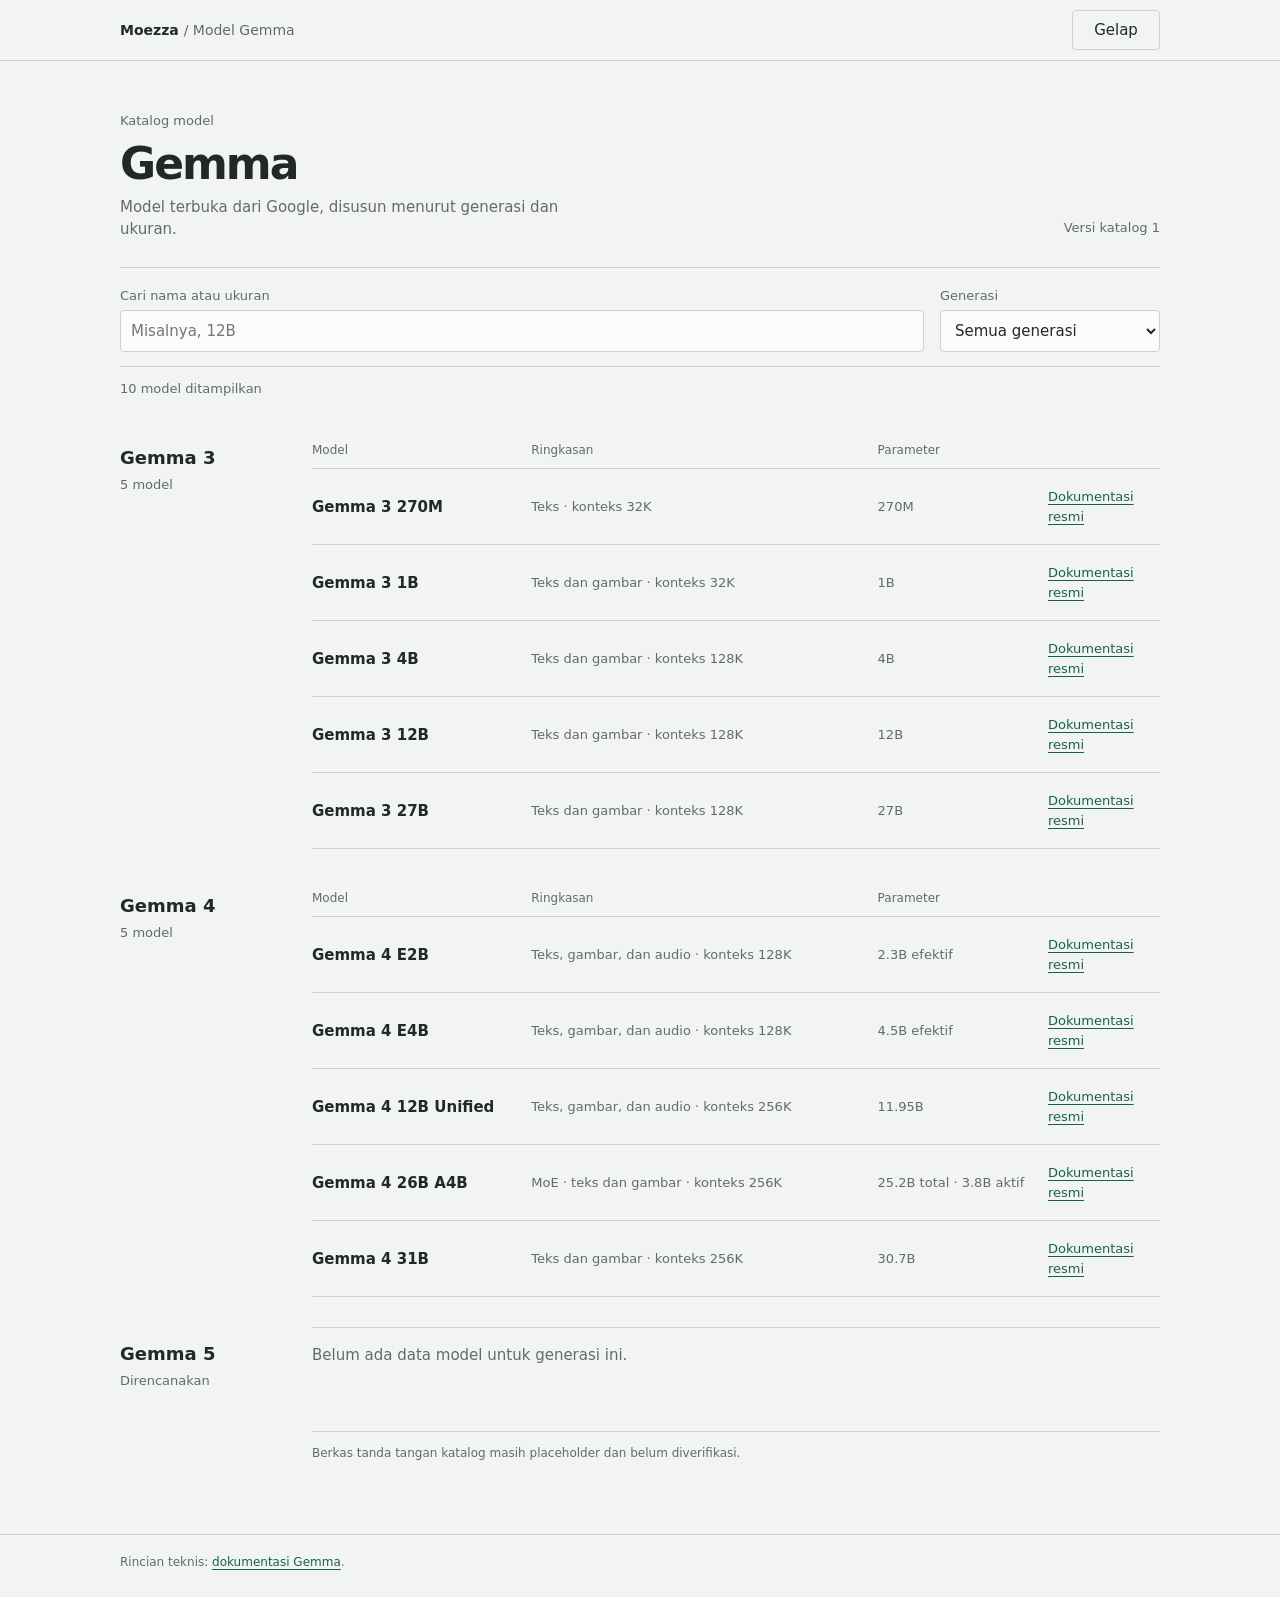
==== docs/models.html @ dae4d685 "Build Moezza startup profile website" ====
<!doctype html>
<html lang="id">
<head>
  <meta charset="utf-8">
  <meta name="viewport" content="width=device-width, initial-scale=1">
  <meta name="theme-color" content="#f1f4f1">
  <meta name="description" content="Katalog model Gemma, disusun menurut generasi.">
  <title>Model Gemma | Moezza</title>
  <link rel="icon" href="./favicon.svg" type="image/svg+xml">
  <style>
    :root {
      color-scheme: light;
      --page: #f1f4f1;
      --surface: #fbfcfa;
      --ink: #202923;
      --muted: #626c64;
      --line: #cbd3cc;
      --accent: #17614c;
      --focus: #17614c;
      --radius: 4px;
    }

    :root[data-theme="dark"] {
      color-scheme: dark;
      --page: #171d19;
      --surface: #202923;
      --ink: #eef1ec;
      --muted: #b3beb5;
      --line: #3c4940;
      --accent: #9dd2b1;
      --focus: #9dd2b1;
    }

    * { box-sizing: border-box; }
    body {
      margin: 0;
      background: var(--page);
      color: var(--ink);
      font: 15px/1.5 system-ui, -apple-system, "Segoe UI", sans-serif;
    }
    a { color: var(--accent); }
    a:focus-visible, button:focus-visible, input:focus-visible, select:focus-visible {
      outline: 3px solid var(--focus);
      outline-offset: 3px;
    }
    .shell { width: min(100% - 48px, 1040px); margin: 0 auto; }
    .topbar { border-bottom: 1px solid var(--line); }
    .topbar-inner {
      min-height: 60px;
      display: flex;
      align-items: center;
      justify-content: space-between;
      gap: 20px;
    }
    .brand { color: var(--ink); font-size: 14px; font-weight: 650; text-decoration: none; }
    .brand span { color: var(--muted); font-weight: 400; }
    .theme-toggle {
      min-width: 88px;
      min-height: 40px;
      padding: 7px 10px;
      border: 1px solid var(--line);
      border-radius: var(--radius);
      background: transparent;
      color: var(--ink);
      font: inherit;
      cursor: pointer;
    }
    main { padding: 50px 0 72px; }
    .page-heading {
      display: grid;
      grid-template-columns: minmax(0, 1fr) auto;
      align-items: end;
      gap: 20px;
      padding-bottom: 26px;
    }
    .eyebrow { margin: 0 0 8px; color: var(--muted); font-size: 13px; }
    h1, h2, h3, p { margin-top: 0; }
    h1 { margin-bottom: 8px; font-size: clamp(2rem, 4vw, 2.75rem); line-height: 1.12; letter-spacing: -0.045em; }
    .intro { max-width: 52ch; margin: 0; color: var(--muted); }
    .catalog-version { margin: 0 0 3px; color: var(--muted); font-size: 13px; text-align: right; }
    .controls {
      display: grid;
      grid-template-columns: minmax(0, 1fr) 220px;
      gap: 16px;
      align-items: end;
      padding: 18px 0 14px;
      border-top: 1px solid var(--line);
      border-bottom: 1px solid var(--line);
    }
    .field label { display: block; margin-bottom: 5px; color: var(--muted); font-size: 13px; }
    .field input, .field select {
      width: 100%;
      min-height: 42px;
      padding: 8px 10px;
      border: 1px solid var(--line);
      border-radius: var(--radius);
      background: var(--surface);
      color: var(--ink);
      font: inherit;
    }
    .catalog-status { min-height: 22px; margin: 12px 0 0; color: var(--muted); font-size: 13px; }
    .generation {
      display: grid;
      grid-template-columns: 168px minmax(0, 1fr);
      gap: 24px;
      padding: 30px 0 0;
    }
    .generation-heading { padding-top: 13px; }
    .generation-heading h2 { margin-bottom: 4px; font-size: 18px; font-weight: 650; }
    .generation-heading p { margin: 0; color: var(--muted); font-size: 13px; }
    .model-table { min-width: 0; }
    .table-head, .model-row {
      display: grid;
      grid-template-columns: minmax(130px, 1.05fr) minmax(180px, 1.7fr) minmax(115px, 0.8fr) 112px;
      gap: 14px;
      align-items: center;
    }
    .table-head {
      min-height: 38px;
      border-bottom: 1px solid var(--line);
      color: var(--muted);
      font-size: 12px;
    }
    .model-row { min-height: 76px; border-bottom: 1px solid var(--line); }
    .model-name { min-width: 0; }
    .model-name h3 { margin: 0; font-size: 15px; font-weight: 620; }
    .model-summary, .model-parameters { margin: 0; color: var(--muted); font-size: 13px; }
    .model-link { width: fit-content; font-size: 13px; text-underline-offset: 3px; }
    .empty { margin: 0; padding: 16px 0; border-top: 1px solid var(--line); color: var(--muted); }
    .sr-only { position: absolute; width: 1px; height: 1px; padding: 0; margin: -1px; overflow: hidden; clip: rect(0, 0, 0, 0); white-space: nowrap; border: 0; }
    .notice { margin: 40px 0 0 192px; padding-top: 12px; border-top: 1px solid var(--line); color: var(--muted); font-size: 12px; }
    footer { padding: 18px 0 26px; border-top: 1px solid var(--line); color: var(--muted); font-size: 12px; }
    footer a { text-underline-offset: 3px; }

    @media (max-width: 760px) {
      .generation { grid-template-columns: 130px minmax(0, 1fr); gap: 16px; }
      .table-head, .model-row { grid-template-columns: minmax(120px, 1fr) minmax(150px, 1.4fr) 100px; }
      .table-head span:last-child { display: none; }
      .model-link { grid-column: 2; grid-row: 2; }
      .model-row { padding: 10px 0; }
      .notice { margin-left: 146px; }
    }
    @media (max-width: 560px) {
      .shell { width: min(100% - 32px, 1040px); }
      main { padding-top: 36px; }
      .page-heading { grid-template-columns: 1fr; gap: 10px; }
      .catalog-version { text-align: left; }
      .controls { grid-template-columns: 1fr; gap: 12px; }
      .generation { grid-template-columns: 1fr; gap: 10px; padding-top: 26px; }
      .generation-heading { padding-top: 0; }
      .table-head { display: none; }
      .model-row { grid-template-columns: minmax(0, 1fr) auto; gap: 3px 12px; padding: 12px 0; }
      .model-name { grid-column: 1; }
      .model-parameters { grid-column: 2; grid-row: 1; text-align: right; }
      .model-summary { grid-column: 1 / -1; }
      .model-link { grid-column: 1; grid-row: auto; margin-top: 3px; }
      .notice { margin: 34px 0 0; }
    }
  </style>
</head>
<body>
  <header class="topbar">
    <div class="shell topbar-inner">
      <a class="brand" href="./index.html#technology">Moezza <span>/ Model Gemma</span></a>
      <button class="theme-toggle" id="theme-toggle" type="button" aria-pressed="false">Gelap</button>
    </div>
  </header>

  <main class="shell" id="main">
    <section class="page-heading" aria-labelledby="page-title">
      <div>
        <p class="eyebrow">Katalog model</p>
        <h1 id="page-title">Gemma</h1>
        <p class="intro">Model terbuka dari Google, disusun menurut generasi dan ukuran.</p>
      </div>
      <p class="catalog-version" id="catalog-version">Versi katalog —</p>
    </section>

    <section aria-label="Daftar model Gemma">
      <div class="controls">
        <div class="field">
          <label for="search">Cari nama atau ukuran</label>
          <input id="search" type="search" placeholder="Misalnya, 12B" autocomplete="off">
        </div>
        <div class="field">
          <label for="generation-filter">Generasi</label>
          <select id="generation-filter"><option value="all">Semua generasi</option></select>
        </div>
      </div>
      <p class="catalog-status" id="catalog-status" role="status" aria-live="polite">Memuat data model…</p>
      <div id="catalog"></div>
    </section>

    <p class="notice">Berkas tanda tangan katalog masih placeholder dan belum diverifikasi.</p>
  </main>

  <footer>
    <div class="shell">Rincian teknis: <a href="https://ai.google.dev/gemma/docs" target="_blank" rel="noopener noreferrer">dokumentasi Gemma</a>.</div>
  </footer>

  <script>
    const catalogRoot = new URL("./catalog/v1/", window.location.href);
    const catalogNode = document.querySelector("#catalog");
    const statusNode = document.querySelector("#catalog-status");
    const versionNode = document.querySelector("#catalog-version");
    const searchNode = document.querySelector("#search");
    const filterNode = document.querySelector("#generation-filter");

    function element(tag, className, text) {
      const node = document.createElement(tag);
      if (className) node.className = className;
      if (text !== undefined) node.textContent = text;
      return node;
    }

    function render(generations) {
      const query = searchNode.value.trim().toLocaleLowerCase("id");
      const selected = filterNode.value;
      catalogNode.replaceChildren();
      let visibleModels = 0;

      for (const generation of generations) {
        if (selected !== "all" && generation.id !== selected) continue;
        const matches = generation.models.filter((model) =>
          `${model.name} ${model.parameters} ${model.description}`.toLocaleLowerCase("id").includes(query)
        );
        if (query && matches.length === 0) continue;

        const section = element("section", "generation");
        section.setAttribute("aria-labelledby", `heading-${generation.id}`);
        const heading = element("header", "generation-heading");
        const title = element("h2", "", generation.name);
        title.id = `heading-${generation.id}`;
        const count = generation.status === "future"
          ? generation.statusLabel
          : `${matches.length} model`;
        heading.append(title, element("p", "", count));
        section.append(heading);

        if (matches.length === 0) {
          section.append(element("p", "empty", generation.emptyMessage));
        } else {
          const table = element("div", "model-table");
          const columns = element("div", "table-head");
          columns.setAttribute("aria-hidden", "true");
          columns.append(
            element("span", "", "Model"),
            element("span", "", "Ringkasan"),
            element("span", "", "Parameter"),
            element("span", "", "")
          );
          table.append(columns);

          for (const model of matches) {
            const row = element("article", "model-row");
            const name = element("div", "model-name");
            name.append(element("h3", "", model.name));
            row.append(name);
            const summary = element("p", "model-summary");
            summary.append(element("span", "sr-only", "Ringkasan: "), document.createTextNode(model.description));
            row.append(summary);
            const parameters = element("p", "model-parameters");
            parameters.append(element("span", "sr-only", "Parameter: "), document.createTextNode(model.parameters));
            row.append(parameters);
            const link = element("a", "model-link", "Dokumentasi resmi");
            link.href = model.source;
            link.setAttribute("aria-label", `Dokumentasi resmi ${model.name}`);
            link.target = "_blank";
            link.rel = "noopener noreferrer";
            row.append(link);
            table.append(row);
            visibleModels += 1;
          }
          section.append(table);
        }
        catalogNode.append(section);
      }

      if (!catalogNode.childElementCount) {
        catalogNode.append(element("p", "empty", "Tidak ada model yang cocok dengan pencarian ini."));
      }
      statusNode.textContent = `${visibleModels} model ditampilkan`;
    }

    async function loadCatalog() {
      try {
        const response = await fetch(new URL("index.json", catalogRoot));
        if (!response.ok) throw new Error(`HTTP ${response.status}`);
        const index = await response.json();
        const generations = await Promise.all(index.generations.map(async (entry) => {
          const response = await fetch(new URL(entry.file, catalogRoot));
          if (!response.ok) throw new Error(`HTTP ${response.status}`);
          const data = await response.json();
          return { ...entry, ...data };
        }));

        for (const generation of generations) {
          const option = document.createElement("option");
          option.value = generation.id;
          option.textContent = generation.name;
          filterNode.append(option);
        }
        searchNode.addEventListener("input", () => render(generations));
        filterNode.addEventListener("change", () => render(generations));
        versionNode.textContent = `Versi katalog ${index.version}`;
        render(generations);
      } catch {
        statusNode.textContent = "Data model gagal dimuat.";
        catalogNode.replaceChildren(element("p", "empty", "Buka halaman ini melalui GitHub Pages atau server lokal agar berkas katalog dapat dibaca."));
      }
    }

    const themeButton = document.querySelector("#theme-toggle");
    const savedTheme = localStorage.getItem("catalog-theme");
    if (savedTheme === "dark") document.documentElement.dataset.theme = "dark";
    themeButton.setAttribute("aria-pressed", String(savedTheme === "dark"));
    themeButton.setAttribute("aria-label", savedTheme === "dark" ? "Aktifkan tema terang" : "Aktifkan tema gelap");
    themeButton.textContent = savedTheme === "dark" ? "Terang" : "Gelap";
    themeButton.addEventListener("click", () => {
      const dark = document.documentElement.dataset.theme !== "dark";
      if (dark) document.documentElement.dataset.theme = "dark";
      else delete document.documentElement.dataset.theme;
      localStorage.setItem("catalog-theme", dark ? "dark" : "light");
      themeButton.setAttribute("aria-pressed", String(dark));
      themeButton.setAttribute("aria-label", dark ? "Aktifkan tema terang" : "Aktifkan tema gelap");
      themeButton.textContent = dark ? "Terang" : "Gelap";
    });

    loadCatalog();
  </script>
</body>
</html>
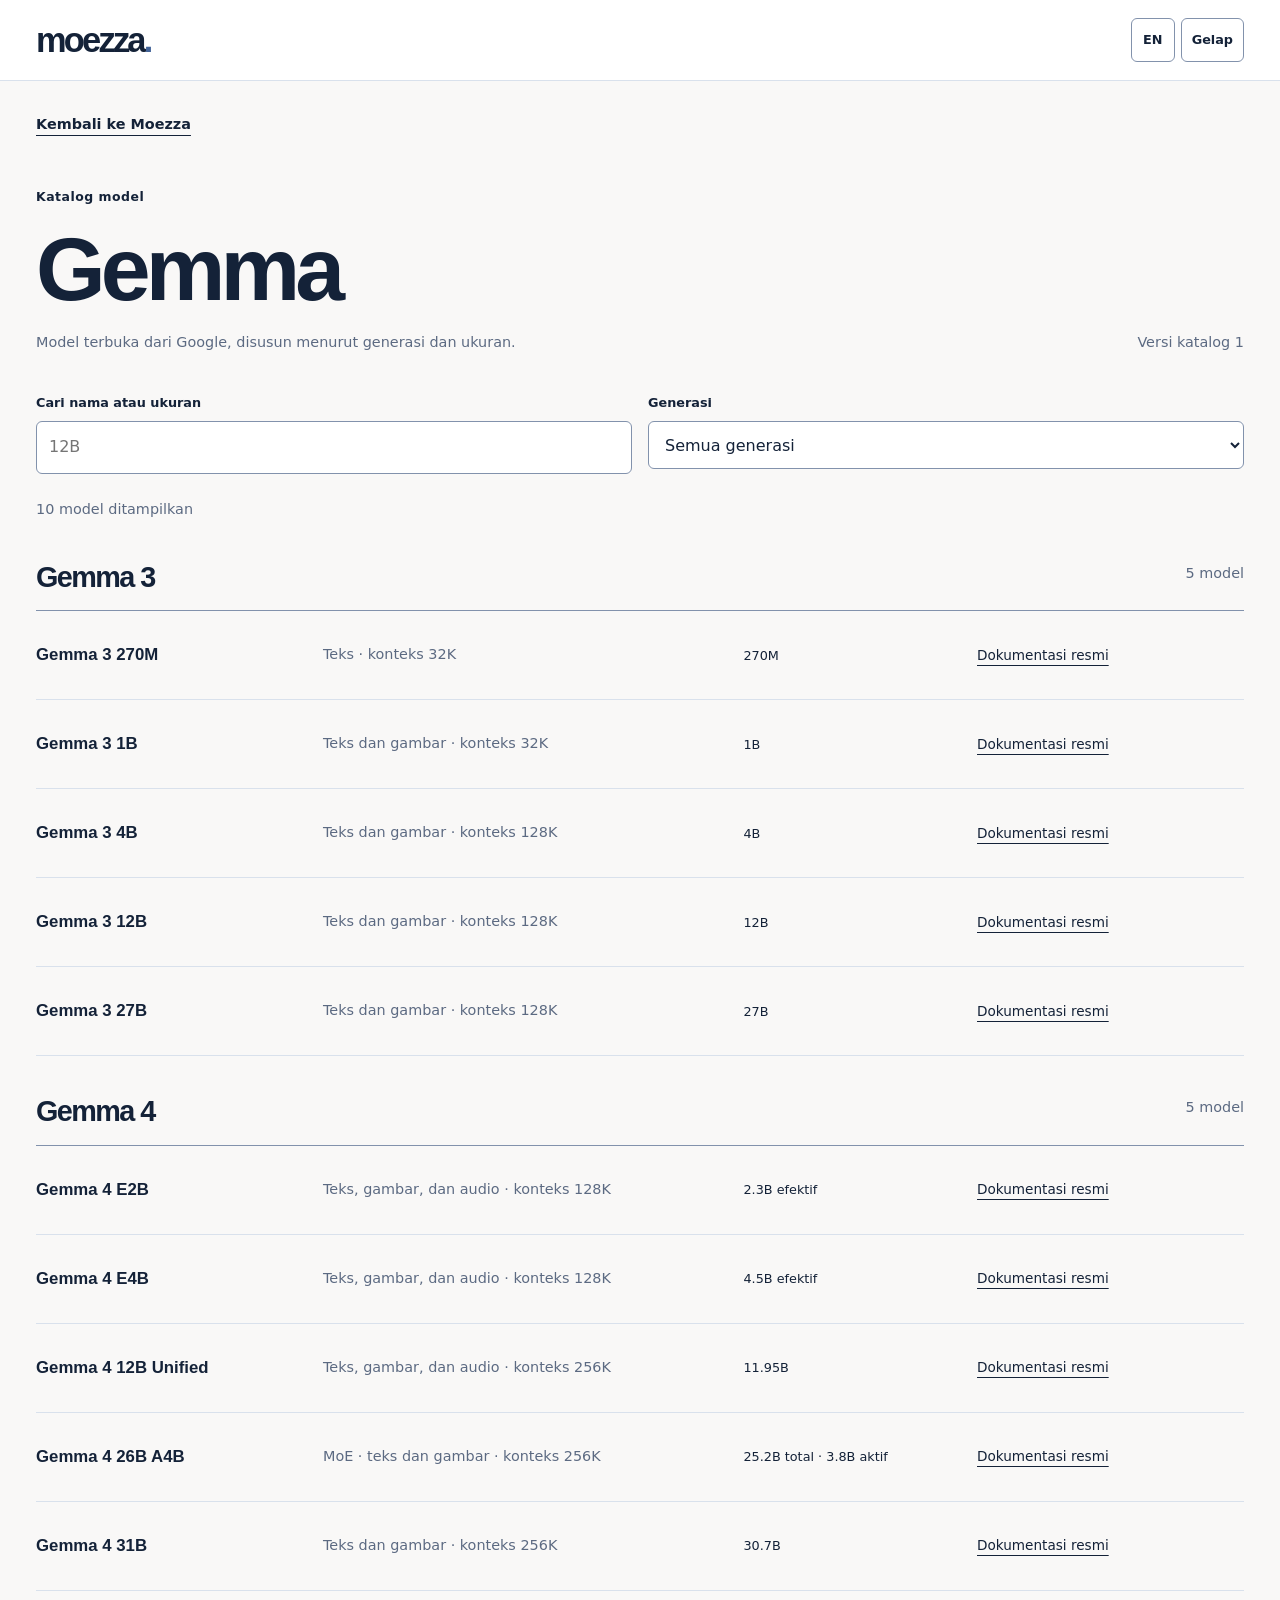
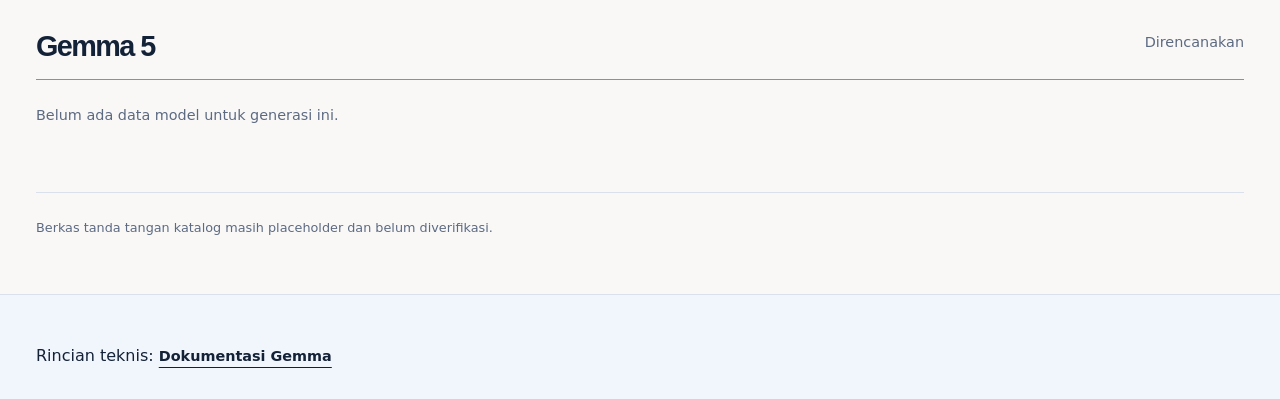
==== commit 619195b2: "Redesign Moezza site with app gallery and inline model catalog" ====
--- a/docs/models.html
+++ b/docs/models.html
@@ -3,330 +3,25 @@
 <head>
   <meta charset="utf-8">
   <meta name="viewport" content="width=device-width, initial-scale=1">
-  <meta name="theme-color" content="#f1f4f1">
+  <meta name="theme-color" content="#F9F8F7">
   <meta name="description" content="Katalog model Gemma, disusun menurut generasi.">
   <title>Model Gemma | Moezza</title>
   <link rel="icon" href="./favicon.svg" type="image/svg+xml">
-  <style>
-    :root {
-      color-scheme: light;
-      --page: #f1f4f1;
-      --surface: #fbfcfa;
-      --ink: #202923;
-      --muted: #626c64;
-      --line: #cbd3cc;
-      --accent: #17614c;
-      --focus: #17614c;
-      --radius: 4px;
-    }
-
-    :root[data-theme="dark"] {
-      color-scheme: dark;
-      --page: #171d19;
-      --surface: #202923;
-      --ink: #eef1ec;
-      --muted: #b3beb5;
-      --line: #3c4940;
-      --accent: #9dd2b1;
-      --focus: #9dd2b1;
-    }
-
-    * { box-sizing: border-box; }
-    body {
-      margin: 0;
-      background: var(--page);
-      color: var(--ink);
-      font: 15px/1.5 system-ui, -apple-system, "Segoe UI", sans-serif;
-    }
-    a { color: var(--accent); }
-    a:focus-visible, button:focus-visible, input:focus-visible, select:focus-visible {
-      outline: 3px solid var(--focus);
-      outline-offset: 3px;
-    }
-    .shell { width: min(100% - 48px, 1040px); margin: 0 auto; }
-    .topbar { border-bottom: 1px solid var(--line); }
-    .topbar-inner {
-      min-height: 60px;
-      display: flex;
-      align-items: center;
-      justify-content: space-between;
-      gap: 20px;
-    }
-    .brand { color: var(--ink); font-size: 14px; font-weight: 650; text-decoration: none; }
-    .brand span { color: var(--muted); font-weight: 400; }
-    .theme-toggle {
-      min-width: 88px;
-      min-height: 40px;
-      padding: 7px 10px;
-      border: 1px solid var(--line);
-      border-radius: var(--radius);
-      background: transparent;
-      color: var(--ink);
-      font: inherit;
-      cursor: pointer;
-    }
-    main { padding: 50px 0 72px; }
-    .page-heading {
-      display: grid;
-      grid-template-columns: minmax(0, 1fr) auto;
-      align-items: end;
-      gap: 20px;
-      padding-bottom: 26px;
-    }
-    .eyebrow { margin: 0 0 8px; color: var(--muted); font-size: 13px; }
-    h1, h2, h3, p { margin-top: 0; }
-    h1 { margin-bottom: 8px; font-size: clamp(2rem, 4vw, 2.75rem); line-height: 1.12; letter-spacing: -0.045em; }
-    .intro { max-width: 52ch; margin: 0; color: var(--muted); }
-    .catalog-version { margin: 0 0 3px; color: var(--muted); font-size: 13px; text-align: right; }
-    .controls {
-      display: grid;
-      grid-template-columns: minmax(0, 1fr) 220px;
-      gap: 16px;
-      align-items: end;
-      padding: 18px 0 14px;
-      border-top: 1px solid var(--line);
-      border-bottom: 1px solid var(--line);
-    }
-    .field label { display: block; margin-bottom: 5px; color: var(--muted); font-size: 13px; }
-    .field input, .field select {
-      width: 100%;
-      min-height: 42px;
-      padding: 8px 10px;
-      border: 1px solid var(--line);
-      border-radius: var(--radius);
-      background: var(--surface);
-      color: var(--ink);
-      font: inherit;
-    }
-    .catalog-status { min-height: 22px; margin: 12px 0 0; color: var(--muted); font-size: 13px; }
-    .generation {
-      display: grid;
-      grid-template-columns: 168px minmax(0, 1fr);
-      gap: 24px;
-      padding: 30px 0 0;
-    }
-    .generation-heading { padding-top: 13px; }
-    .generation-heading h2 { margin-bottom: 4px; font-size: 18px; font-weight: 650; }
-    .generation-heading p { margin: 0; color: var(--muted); font-size: 13px; }
-    .model-table { min-width: 0; }
-    .table-head, .model-row {
-      display: grid;
-      grid-template-columns: minmax(130px, 1.05fr) minmax(180px, 1.7fr) minmax(115px, 0.8fr) 112px;
-      gap: 14px;
-      align-items: center;
-    }
-    .table-head {
-      min-height: 38px;
-      border-bottom: 1px solid var(--line);
-      color: var(--muted);
-      font-size: 12px;
-    }
-    .model-row { min-height: 76px; border-bottom: 1px solid var(--line); }
-    .model-name { min-width: 0; }
-    .model-name h3 { margin: 0; font-size: 15px; font-weight: 620; }
-    .model-summary, .model-parameters { margin: 0; color: var(--muted); font-size: 13px; }
-    .model-link { width: fit-content; font-size: 13px; text-underline-offset: 3px; }
-    .empty { margin: 0; padding: 16px 0; border-top: 1px solid var(--line); color: var(--muted); }
-    .sr-only { position: absolute; width: 1px; height: 1px; padding: 0; margin: -1px; overflow: hidden; clip: rect(0, 0, 0, 0); white-space: nowrap; border: 0; }
-    .notice { margin: 40px 0 0 192px; padding-top: 12px; border-top: 1px solid var(--line); color: var(--muted); font-size: 12px; }
-    footer { padding: 18px 0 26px; border-top: 1px solid var(--line); color: var(--muted); font-size: 12px; }
-    footer a { text-underline-offset: 3px; }
-
-    @media (max-width: 760px) {
-      .generation { grid-template-columns: 130px minmax(0, 1fr); gap: 16px; }
-      .table-head, .model-row { grid-template-columns: minmax(120px, 1fr) minmax(150px, 1.4fr) 100px; }
-      .table-head span:last-child { display: none; }
-      .model-link { grid-column: 2; grid-row: 2; }
-      .model-row { padding: 10px 0; }
-      .notice { margin-left: 146px; }
-    }
-    @media (max-width: 560px) {
-      .shell { width: min(100% - 32px, 1040px); }
-      main { padding-top: 36px; }
-      .page-heading { grid-template-columns: 1fr; gap: 10px; }
-      .catalog-version { text-align: left; }
-      .controls { grid-template-columns: 1fr; gap: 12px; }
-      .generation { grid-template-columns: 1fr; gap: 10px; padding-top: 26px; }
-      .generation-heading { padding-top: 0; }
-      .table-head { display: none; }
-      .model-row { grid-template-columns: minmax(0, 1fr) auto; gap: 3px 12px; padding: 12px 0; }
-      .model-name { grid-column: 1; }
-      .model-parameters { grid-column: 2; grid-row: 1; text-align: right; }
-      .model-summary { grid-column: 1 / -1; }
-      .model-link { grid-column: 1; grid-row: auto; margin-top: 3px; }
-      .notice { margin: 34px 0 0; }
-    }
-  </style>
+  <script src="./preferences.js"></script>
+  <link rel="stylesheet" href="./styles.css">
+  <link rel="stylesheet" href="./catalog.css">
+  <script src="./catalog.js" defer></script>
 </head>
 <body>
-  <header class="topbar">
-    <div class="shell topbar-inner">
-      <a class="brand" href="./index.html#technology">Moezza <span>/ Model Gemma</span></a>
-      <button class="theme-toggle" id="theme-toggle" type="button" aria-pressed="false">Gelap</button>
-    </div>
-  </header>
-
-  <main class="shell" id="main">
-    <section class="page-heading" aria-labelledby="page-title">
-      <div>
-        <p class="eyebrow">Katalog model</p>
-        <h1 id="page-title">Gemma</h1>
-        <p class="intro">Model terbuka dari Google, disusun menurut generasi dan ukuran.</p>
-      </div>
-      <p class="catalog-version" id="catalog-version">Versi katalog —</p>
-    </section>
-
-    <section aria-label="Daftar model Gemma">
-      <div class="controls">
-        <div class="field">
-          <label for="search">Cari nama atau ukuran</label>
-          <input id="search" type="search" placeholder="Misalnya, 12B" autocomplete="off">
-        </div>
-        <div class="field">
-          <label for="generation-filter">Generasi</label>
-          <select id="generation-filter"><option value="all">Semua generasi</option></select>
-        </div>
-      </div>
-      <p class="catalog-status" id="catalog-status" role="status" aria-live="polite">Memuat data model…</p>
-      <div id="catalog"></div>
-    </section>
-
-    <p class="notice">Berkas tanda tangan katalog masih placeholder dan belum diverifikasi.</p>
+  <a class="skip-link" href="#main" data-text="skip">Lewati ke konten</a>
+  <header class="site-header"><div class="container header-inner"><a class="wordmark" href="./index.html#technology">moezza<span>.</span></a><div class="preferences"><button type="button" class="control" data-language-toggle>EN</button><button type="button" class="control" data-theme-toggle>Gelap</button></div></div></header>
+  <main class="container catalog-main" id="main" tabindex="-1">
+    <a class="text-link" href="./index.html#technology" data-text="back">Kembali ke Moezza</a>
+    <div class="catalog-heading"><div><p class="eyebrow" data-text="catalog">Katalog model</p><h1>Gemma</h1><p data-text="intro">Model terbuka dari Google, disusun menurut generasi dan ukuran.</p></div><p id="catalog-version"></p></div>
+    <div class="catalog-controls"><div class="field"><label for="search" data-text="search">Cari nama atau ukuran</label><input id="search" type="search" autocomplete="off" placeholder="12B"></div><div class="field"><label for="generation-filter" data-text="generation">Generasi</label><select id="generation-filter"><option value="all" data-text="all">Semua generasi</option></select></div></div>
+    <p id="catalog-status" role="status" aria-live="polite">Memuat data model…</p><div id="catalog"></div>
+    <p class="catalog-notice" data-text="notice">Berkas tanda tangan katalog masih placeholder dan belum diverifikasi.</p>
   </main>
-
-  <footer>
-    <div class="shell">Rincian teknis: <a href="https://ai.google.dev/gemma/docs" target="_blank" rel="noopener noreferrer">dokumentasi Gemma</a>.</div>
-  </footer>
-
-  <script>
-    const catalogRoot = new URL("./catalog/v1/", window.location.href);
-    const catalogNode = document.querySelector("#catalog");
-    const statusNode = document.querySelector("#catalog-status");
-    const versionNode = document.querySelector("#catalog-version");
-    const searchNode = document.querySelector("#search");
-    const filterNode = document.querySelector("#generation-filter");
-
-    function element(tag, className, text) {
-      const node = document.createElement(tag);
-      if (className) node.className = className;
-      if (text !== undefined) node.textContent = text;
-      return node;
-    }
-
-    function render(generations) {
-      const query = searchNode.value.trim().toLocaleLowerCase("id");
-      const selected = filterNode.value;
-      catalogNode.replaceChildren();
-      let visibleModels = 0;
-
-      for (const generation of generations) {
-        if (selected !== "all" && generation.id !== selected) continue;
-        const matches = generation.models.filter((model) =>
-          `${model.name} ${model.parameters} ${model.description}`.toLocaleLowerCase("id").includes(query)
-        );
-        if (query && matches.length === 0) continue;
-
-        const section = element("section", "generation");
-        section.setAttribute("aria-labelledby", `heading-${generation.id}`);
-        const heading = element("header", "generation-heading");
-        const title = element("h2", "", generation.name);
-        title.id = `heading-${generation.id}`;
-        const count = generation.status === "future"
-          ? generation.statusLabel
-          : `${matches.length} model`;
-        heading.append(title, element("p", "", count));
-        section.append(heading);
-
-        if (matches.length === 0) {
-          section.append(element("p", "empty", generation.emptyMessage));
-        } else {
-          const table = element("div", "model-table");
-          const columns = element("div", "table-head");
-          columns.setAttribute("aria-hidden", "true");
-          columns.append(
-            element("span", "", "Model"),
-            element("span", "", "Ringkasan"),
-            element("span", "", "Parameter"),
-            element("span", "", "")
-          );
-          table.append(columns);
-
-          for (const model of matches) {
-            const row = element("article", "model-row");
-            const name = element("div", "model-name");
-            name.append(element("h3", "", model.name));
-            row.append(name);
-            const summary = element("p", "model-summary");
-            summary.append(element("span", "sr-only", "Ringkasan: "), document.createTextNode(model.description));
-            row.append(summary);
-            const parameters = element("p", "model-parameters");
-            parameters.append(element("span", "sr-only", "Parameter: "), document.createTextNode(model.parameters));
-            row.append(parameters);
-            const link = element("a", "model-link", "Dokumentasi resmi");
-            link.href = model.source;
-            link.setAttribute("aria-label", `Dokumentasi resmi ${model.name}`);
-            link.target = "_blank";
-            link.rel = "noopener noreferrer";
-            row.append(link);
-            table.append(row);
-            visibleModels += 1;
-          }
-          section.append(table);
-        }
-        catalogNode.append(section);
-      }
-
-      if (!catalogNode.childElementCount) {
-        catalogNode.append(element("p", "empty", "Tidak ada model yang cocok dengan pencarian ini."));
-      }
-      statusNode.textContent = `${visibleModels} model ditampilkan`;
-    }
-
-    async function loadCatalog() {
-      try {
-        const response = await fetch(new URL("index.json", catalogRoot));
-        if (!response.ok) throw new Error(`HTTP ${response.status}`);
-        const index = await response.json();
-        const generations = await Promise.all(index.generations.map(async (entry) => {
-          const response = await fetch(new URL(entry.file, catalogRoot));
-          if (!response.ok) throw new Error(`HTTP ${response.status}`);
-          const data = await response.json();
-          return { ...entry, ...data };
-        }));
-
-        for (const generation of generations) {
-          const option = document.createElement("option");
-          option.value = generation.id;
-          option.textContent = generation.name;
-          filterNode.append(option);
-        }
-        searchNode.addEventListener("input", () => render(generations));
-        filterNode.addEventListener("change", () => render(generations));
-        versionNode.textContent = `Versi katalog ${index.version}`;
-        render(generations);
-      } catch {
-        statusNode.textContent = "Data model gagal dimuat.";
-        catalogNode.replaceChildren(element("p", "empty", "Buka halaman ini melalui GitHub Pages atau server lokal agar berkas katalog dapat dibaca."));
-      }
-    }
-
-    const themeButton = document.querySelector("#theme-toggle");
-    const savedTheme = localStorage.getItem("catalog-theme");
-    if (savedTheme === "dark") document.documentElement.dataset.theme = "dark";
-    themeButton.setAttribute("aria-pressed", String(savedTheme === "dark"));
-    themeButton.setAttribute("aria-label", savedTheme === "dark" ? "Aktifkan tema terang" : "Aktifkan tema gelap");
-    themeButton.textContent = savedTheme === "dark" ? "Terang" : "Gelap";
-    themeButton.addEventListener("click", () => {
-      const dark = document.documentElement.dataset.theme !== "dark";
-      if (dark) document.documentElement.dataset.theme = "dark";
-      else delete document.documentElement.dataset.theme;
-      localStorage.setItem("catalog-theme", dark ? "dark" : "light");
-      themeButton.setAttribute("aria-pressed", String(dark));
-      themeButton.setAttribute("aria-label", dark ? "Aktifkan tema terang" : "Aktifkan tema gelap");
-      themeButton.textContent = dark ? "Terang" : "Gelap";
-    });
-
-    loadCatalog();
-  </script>
+  <footer class="site-footer"><div class="container catalog-footer"><span data-text="reference">Rincian teknis:</span> <a class="text-link" href="https://ai.google.dev/gemma/docs" target="_blank" rel="noopener noreferrer" data-text="documentation">Dokumentasi Gemma</a></div></footer>
 </body>
 </html>
--- a/docs/styles.css
+++ b/docs/styles.css
@@ -0,0 +1,236 @@
+:root {
+  color-scheme: light;
+  --page: #F9F8F7; --surface: #FFFFFF; --mint: #f1f5fc; --tech: #edf2fa; --story: #f7eee9;
+  --ink: #142238; --muted: #5c6a82; --secondary: #808A9F; --primary: #5373AE; --on-primary: #FFFFFF;
+  --accent: #426398; --accent-soft: #f8dfd1; --line: #d9e1ec; --border: #8292ac;
+  --bubble: #E4EDFE; --selected: #E4EDFE; --motif: #c8d8f4; --header-height: 76px;
+  --heading: 'Bahnschrift', 'Aptos Display', 'Segoe UI', sans-serif;
+  --body: 'Segoe UI', system-ui, sans-serif;
+}
+:root[data-theme="dark"] {
+  color-scheme: dark;
+  --page: #111c2d; --surface: #1d2b42; --mint: #182740; --tech: #18253a; --story: #2d2734;
+  --ink: #f1f4fa; --muted: #b6c1d3; --secondary: #aebbd0; --primary: #5373AE; --on-primary: #FFFFFF;
+  --accent: #a9c5f7; --accent-soft: #553f43; --line: #364962; --border: #8a9bb8;
+  --bubble: #263e60; --selected: #2b4770; --motif: #3a567a;
+}
+* { box-sizing: border-box; }
+html { scroll-behavior: smooth; scroll-padding-top: var(--header-height); }
+body { margin: 0; background: var(--page); color: var(--ink); font: 1rem/1.65 var(--body); }
+a { color: inherit; text-decoration: none; }
+button, input, select, textarea { font: inherit; }
+button, a { touch-action: manipulation; }
+button { cursor: pointer; }
+button, input, textarea, select { color: inherit; }
+a:focus-visible, button:focus-visible, input:focus-visible, select:focus-visible, textarea:focus-visible { outline: 3px solid var(--accent); outline-offset: 5px; }
+p, h1, h2, h3, figure { margin: 0; }
+p { overflow-wrap: anywhere; }
+h1, h2, h3 { font-family: var(--heading); font-weight: 600; }
+h1, h2 { line-height: 1.06; letter-spacing: -.055em; text-wrap: balance; overflow-wrap: anywhere; }
+h1 { font-size: clamp(2.9rem, 7vw, 6.5rem); margin: 24px 0; }
+h2 { font-size: clamp(2.4rem, 4.7vw, 4.6rem); }
+h1 em, h2 em { font-family: Georgia, serif; font-weight: 400; letter-spacing: -.055em; }
+.container { width: min(1260px, calc(100% - 40px)); margin-inline: auto; }
+.skip-link { position: fixed; top: 8px; left: 12px; z-index: 100; background: var(--surface); padding: 12px 20px; transform: translateY(-160%); }
+.skip-link:focus { transform: none; }
+.site-header { position: sticky; top: 0; z-index: 20; background: var(--surface); border-bottom: 1px solid var(--line); }
+.header-inner { min-height: 76px; display: flex; flex-wrap: wrap; align-items: center; gap: 10px; padding-block: 8px; }
+.wordmark { display: inline-flex; align-items: center; min-height: 48px; font: 700 1.9rem/1 var(--heading); letter-spacing: -.08em; }
+.wordmark span { color: var(--accent); }
+.preferences { display: flex; gap: 6px; margin-left: auto; }
+.control { min-width: 44px; min-height: 44px; border: 1px solid var(--border); background: transparent; border-radius: 6px; padding: 7px 10px; font-size: .8rem; font-weight: 600; }
+.control:hover { background: var(--bubble); }
+.menu-button { display: flex; align-items: center; gap: 8px; margin-left: auto; }
+.menu-button + .main-nav + .preferences { margin-left: 0; }
+.main-nav { display: none; position: absolute; top: 100%; left: 0; right: 0; padding: 12px 20px; background: var(--surface); border-bottom: 1px solid var(--border); }
+.main-nav.open { display: grid; }
+.main-nav a { min-height: 48px; display: flex; align-items: center; padding: 8px 12px; font-size: .9rem; }
+.main-nav a[aria-current] { background: var(--selected); border-radius: 8px; font-weight: 700; }
+.main-nav a:hover { background: var(--bubble); }
+.section-anchor { min-height: calc(100svh - var(--header-height)); display: flex; flex-direction: column; justify-content: center; padding-block: 52px; }
+.eyebrow { font-size: .78rem; font-weight: 600; letter-spacing: .04em; }
+.hero { background: var(--page); padding-bottom: 0; }
+.hero-grid { display: grid; gap: 30px; align-items: center; flex: 1; }
+.hero-description { max-width: 420px; color: var(--muted); font-size: 1.05rem; line-height: 1.75; margin-bottom: 28px; }
+.button { display: inline-flex; align-items: center; justify-content: center; gap: 24px; min-height: 52px; padding: 13px 22px; border: 1px solid transparent; border-radius: 7px; font-size: .9rem; font-weight: 600; transition: transform 180ms ease, box-shadow 180ms ease; }
+.primary { background: var(--primary); color: var(--on-primary); }
+.button:hover { transform: translateY(-3px); box-shadow: 0 5px 0 var(--motif); }
+.button:active, .control:active { transform: translateY(1px); }
+.hero-note { font-size: .75rem; color: var(--muted); margin-top: 22px; }
+.hero-art { position: relative; isolation: isolate; display: grid; justify-items: center; align-content: center; padding: 20px 0 10px; width: 100%; max-width: 560px; margin-inline: auto; }
+.hero-art-backdrop { position: absolute; z-index: -1; inset: 11% 9% 15%; transform: rotate(-7deg); border: 1px solid var(--line); border-radius: 34% 34% 34% 6%; background: var(--selected); pointer-events: none; }
+.hero-speech { position: absolute; width: 72px; height: 58px; border-radius: 18px 18px 18px 3px; }
+.hero-speech-one { top: 5%; left: 1%; background: #e9e3fb; }
+.hero-speech-two { right: -3%; bottom: 7%; background: #f9dfd0; transform: rotate(18deg); }
+.hero-app-image { display: block; position: relative; width: auto; height: min(62svh, 550px); max-width: 80%; object-fit: contain; border-radius: 38px; box-shadow: 10px 16px 0 var(--motif); }
+.hero-art figcaption { margin-top: 21px; text-align: center; }
+.hero-tasks { display: flex; flex-wrap: wrap; gap: 10px 18px; margin-top: 24px; }
+.hero-tasks > span { display: inline-flex; align-items: center; gap: 8px; font-size: .82rem; font-weight: 600; }
+.task-icon { display: grid; place-items: center; width: 32px; height: 32px; border-radius: 10px; font: normal 1.1rem/1 var(--heading); color: #142238; }
+.task-blue { background: #dbe8ff; } .task-lavender { background: #e9e3fb; } .task-peach { background: #f9dfd0; }
+.section-end { border-top: 1px solid var(--line); display: flex; align-items: center; justify-content: space-between; gap: 16px; font-size: .72rem; color: var(--muted); margin-top: 28px; min-height: 62px; }
+.section-end a { display: flex; align-items: center; gap: 18px; min-height: 48px; }
+.feature-intro { display: grid; gap: 22px; align-items: end; margin-bottom: 24px; }
+.feature-intro h2 { margin-top: 12px; }
+.feature-intro > p { max-width: 340px; color: var(--muted); font-size: .95rem; }
+.feature-carousel { --slide-width: min(78vw, 380px); --slide-gap: 16px; position: relative; height: clamp(510px, 160vw, 650px); overflow: hidden; border-radius: 22px; background: #101c30; }
+.feature-viewport { position: absolute; inset: 0; overflow: hidden; touch-action: pan-y; }
+.feature-track { position: absolute; top: 0; left: 0; display: flex; align-items: center; gap: var(--slide-gap); height: 100%; width: max-content; will-change: transform; }
+.carousel-slide { display: flex; flex: 0 0 var(--slide-width); align-items: center; justify-content: center; height: 100%; min-height: 0; transform: scale(.78); opacity: .58; transition: transform 650ms cubic-bezier(.22,.8,.25,1), opacity 650ms ease; }
+.carousel-slide.is-active { transform: scale(1); opacity: 1; }
+.carousel-slide img { display: block; width: auto; height: 91%; max-height: 91%; max-width: 100%; object-fit: contain; border-radius: 40px; }
+.carousel-arrow { position: absolute; top: 50%; z-index: 2; display: grid; place-items: center; width: 48px; height: 48px; padding: 0; transform: translateY(-50%); border: 1px solid #d9e1ec; border-radius: 50%; background: #FFFFFF; color: #142238; font-size: 1.35rem; line-height: 1; box-shadow: 0 3px 12px #07162b40; }
+.carousel-arrow:hover { background: #E4EDFE; }
+.carousel-arrow-prev { left: 12px; }
+.carousel-arrow-next { right: 12px; }
+.feature-caption { display: grid; gap: 18px; align-items: end; padding: 24px 4px 0; }
+.feature-kind { margin-bottom: 6px; color: var(--accent); font-size: .8rem; font-weight: 700; }
+.feature-caption h3 { max-width: 700px; font-size: clamp(1.8rem, 3vw, 2.65rem); line-height: 1.13; letter-spacing: -.04em; }
+.feature-caption > p { max-width: 460px; color: var(--muted); font-size: 1rem; }
+.technology { background: var(--tech); }
+.technology-grid { display: grid; gap: 40px; align-items: center; }
+.tech-copy h2, .contact-copy h2 { margin-top: 24px; }
+.tech-copy > p:not(.eyebrow), .contact-copy > p:not(.eyebrow) { max-width: 440px; color: var(--muted); margin-top: 26px; }
+.text-link { display: inline-flex; align-items: center; gap: 24px; min-height: 48px; margin-top: 20px; font-size: .9rem; font-weight: 600; text-decoration: underline; text-underline-offset: 6px; }
+.text-link:hover { color: var(--accent); }
+.tech-visual { width: min(100%, 420px); margin-inline: auto; }
+.device-boundary { padding: 26px; border: 1px solid var(--border); border-radius: 28px; background-color: var(--mint); background-image: linear-gradient(var(--line) 1px, transparent 1px), linear-gradient(90deg, var(--line) 1px, transparent 1px); background-size: 32px 32px; text-align: center; }
+.boundary-title { display: inline-block; background: var(--mint); padding: 0 10px; font-size: .8rem; margin-bottom: 24px; }
+.flow-message, .flow-answer { background: var(--surface); border: 1px solid var(--line); border-radius: 10px 10px 10px 2px; padding: 14px; font-size: .85rem; }
+.flow-line { width: 1px; height: 28px; background: var(--border); margin: auto; }
+.gemma-engine { background: var(--primary); color: var(--on-primary); width: fit-content; margin: auto; padding: 18px 32px; border-radius: 16px; display: grid; justify-items: center; }
+.gemma-engine svg { width: 42px; height: 42px; fill: none; stroke: currentColor; stroke-width: 1.5; }
+.gemma-engine strong { font: 500 1.6rem var(--heading); margin-top: 8px; }
+.gemma-engine span { font-size: .7rem; }
+.tech-visual figcaption { margin-top: 18px; }
+.model-catalog { background: var(--page); }
+.catalog-intro { display: grid; gap: 18px; align-items: end; margin-bottom: 32px; }
+.catalog-intro h2 { margin-top: 12px; }
+.catalog-intro h2 em { color: var(--accent); }
+.catalog-intro > p { max-width: 390px; color: var(--muted); }
+.model-grid { display: grid; gap: 14px; }
+.model-card { display: flex; flex-direction: column; min-width: 0; min-height: 276px; padding: 24px; border: 1px solid var(--line); border-radius: 18px; background: var(--surface); }
+.model-card-featured { border-color: var(--primary); background: var(--selected); }
+.model-card-top { display: flex; align-items: center; justify-content: space-between; gap: 12px; margin-bottom: 16px; }
+.model-family { color: var(--accent); font-size: .78rem; font-weight: 700; }
+.model-mark { color: var(--primary); font: 1.55rem/1 Georgia, serif; }
+.model-card h3 { font-size: clamp(1.4rem, 2vw, 1.75rem); letter-spacing: -.035em; line-height: 1.15; }
+.model-card > p { color: var(--muted); font-size: .9rem; line-height: 1.55; margin-top: 10px; }
+.model-card dl { display: grid; grid-template-columns: 1fr 1fr; gap: 14px; margin: auto 0 0; padding-top: 24px; }
+.model-card dt { color: var(--muted); font-size: .7rem; }
+.model-card dd { margin: 2px 0 0; font-size: .86rem; font-weight: 700; }
+.model-card > a { display: inline-flex; align-items: center; justify-content: space-between; gap: 10px; align-self: flex-start; min-height: 44px; margin-top: 14px; border-top: 1px solid var(--line); width: 100%; font-size: .8rem; font-weight: 700; }
+.model-card > a:hover { color: var(--accent); }
+.catalog-note { max-width: 820px; margin-top: 24px; color: var(--muted); font-size: .78rem; }
+.about { background: var(--story); }
+.story-grid { display: grid; gap: 48px; }
+.story-intro h2 { margin-top: 20px; font-size: clamp(2.6rem, 5vw, 5rem); }
+.story-intro h2 em { color: var(--accent); }
+.story-intro > p:not(.eyebrow) { max-width: 390px; margin-top: 24px; color: var(--muted); }
+.story-stamp { display: flex; align-items: end; justify-content: space-between; width: 168px; height: 128px; margin-top: 36px; padding: 16px 18px; border: 1px solid var(--primary); border-radius: 28px 28px 28px 4px; background: var(--primary); color: #fff; transform: rotate(-5deg); }
+.story-stamp span { font: 600 4.5rem/.85 var(--heading); letter-spacing: -.12em; }
+.story-stamp small { font-size: .75rem; letter-spacing: .1em; }
+.story-timeline { list-style: none; margin: 0; padding: 0 0 0 28px; border-left: 1px solid var(--primary); }
+.story-timeline li { position: relative; display: grid; gap: 5px; padding: 0 0 28px 0; }
+.story-timeline li:last-child { padding-bottom: 0; }
+.story-timeline li::before { content: ''; position: absolute; left: -35px; top: 8px; width: 13px; height: 13px; border: 3px solid var(--story); border-radius: 50%; background: var(--primary); box-shadow: 0 0 0 1px var(--primary); }
+.story-timeline li:last-child::before { background: #f3cbb9; }
+.timeline-date { color: var(--accent); font-size: .75rem; font-weight: 700; }
+.story-timeline h3 { font-size: 1.27rem; letter-spacing: -.03em; line-height: 1.25; }
+.story-timeline p { max-width: 390px; color: var(--muted); font-size: .88rem; line-height: 1.55; margin-top: 4px; }
+.contact-grid { display: grid; gap: 36px; }
+.contact-copy .contact-notice { font-size: .8rem; padding-top: 22px; border-top: 1px solid var(--line); }
+.form-row { display: grid; gap: 20px; }
+.field { margin-bottom: 20px; }
+.form-row .field { margin-bottom: 0; }
+.form-row { margin-bottom: 20px; }
+.field label { display: block; font-size: .8rem; font-weight: 600; margin-bottom: 8px; }
+.field input, .field select, .field textarea { width: 100%; min-width: 0; min-height: 48px; padding: 12px; border: 1px solid var(--border); background: var(--surface); border-radius: 6px; font-size: 1rem; }
+.field textarea { resize: vertical; }
+.field textarea::placeholder { color: var(--muted); opacity: 1; }
+.form-bottom { display: flex; align-items: center; justify-content: space-between; gap: 16px; flex-wrap: wrap; }
+.form-bottom > span { font-size: .75rem; color: var(--muted); }
+.form-status { min-height: 1.6em; margin-top: 16px; font-size: .8rem; }
+.site-footer { background: var(--mint); padding: 38px 0 18px; border-top: 1px solid var(--line); }
+.footer-top { display: grid; gap: 28px; }
+.footer-top > div > p { font-size: .8rem; color: var(--muted); margin-top: 12px; }
+.footer-nav { display: grid; grid-template-columns: 1fr 1fr; gap: 4px 18px; width: fit-content; }
+.footer-nav a { display: flex; align-items: center; min-height: 44px; font-size: .85rem; }
+.footer-nav a:hover { text-decoration: underline; }
+.footer-contact span { display: block; font-size: .95rem; margin-top: 8px; overflow-wrap: anywhere; }
+.footer-bottom { border-top: 1px solid var(--line); margin-top: 32px; padding-top: 12px; display: flex; flex-wrap: wrap; align-items: center; justify-content: space-between; gap: 12px; font-size: .75rem; }
+.footer-bottom a { min-height: 44px; display: inline-flex; align-items: center; gap: 18px; }
+dialog { width: min(560px, calc(100% - 32px)); max-height: 85dvh; overflow: auto; padding: 24px; border: 1px solid var(--border); border-radius: 16px; background: var(--page); color: var(--ink); }
+dialog::backdrop { background: #101c30c9; }
+.dialog-heading { display: flex; justify-content: space-between; align-items: center; gap: 16px; }
+.dialog-heading h2 { font-size: 2rem; }
+dialog > p { color: var(--muted); font-size: .9rem; margin-top: 20px; }
+#message-preview { white-space: pre-wrap; overflow-wrap: anywhere; font: .9rem/1.7 var(--body); padding: 18px; background: var(--mint); border-radius: 8px; max-height: 35dvh; overflow: auto; }
+dialog .button { width: 100%; }
+@media (max-width: 599px) {
+  .feature-carousel { border-radius: 16px; }
+  .carousel-arrow { width: 44px; height: 44px; }
+  .carousel-arrow-prev { left: 6px; }
+  .carousel-arrow-next { right: 6px; }
+  .feature-caption { gap: 10px; padding-top: 18px; }
+}
+@media (min-width: 600px) {
+  .container { width: min(1260px, calc(100% - 72px)); }
+  .form-row { grid-template-columns: 1fr 1fr; }
+  .model-grid { grid-template-columns: repeat(2, minmax(0, 1fr)); }
+  .footer-top { grid-template-columns: 1fr 1fr; }
+  .footer-contact { grid-column: 1 / -1; }
+}
+@media (min-width: 900px) {
+  :root { --header-height: 80px; }
+  .header-inner { min-height: 80px; gap: 24px; }
+  .wordmark { font-size: 2.15rem; }
+  .menu-button { display: none; }
+  .main-nav, .main-nav.open { display: flex; position: static; margin: auto; padding: 0; border: 0; gap: 8px; }
+  .main-nav a { padding-inline: 10px; }
+  .section-anchor { padding-block: 56px; }
+  .hero { padding-top: 32px; padding-bottom: 0; }
+  .hero .section-end { min-height: 48px; margin-top: 8px; }
+  .hero-art { padding: 16px 0 4px; }
+  .hero-grid { grid-template-columns: 1.15fr 1fr; gap: 36px; }
+  .hero-art { padding-top: 50px; }
+  .hero-app-image { height: min(62svh, 540px); transform: rotate(-3deg); }
+  .hero h1 { font-size: clamp(3.6rem, 6.4vw, 6rem); }
+  .product { padding-block: 28px; }
+  .feature-intro { grid-template-columns: 1fr 310px; gap: 38px; }
+  .feature-intro h2 { font-size: clamp(2.1rem, 3.4vw, 3.35rem); margin-top: 4px; }
+  .feature-carousel { --slide-width: clamp(340px, 35vw, 460px); --slide-gap: 32px; height: clamp(760px, 100svh, 880px); }
+  .carousel-arrow { width: 56px; height: 56px; }
+  .carousel-arrow-prev { left: 24px; }
+  .carousel-arrow-next { right: 24px; }
+  .feature-caption { grid-template-columns: 1fr 420px; gap: 40px; }
+  .technology-grid { grid-template-columns: 1.15fr 1fr; gap: 64px; }
+  .catalog-intro { grid-template-columns: 1fr 390px; gap: 48px; }
+  .model-grid { grid-template-columns: repeat(3, minmax(0, 1fr)); }
+  .story-grid { grid-template-columns: minmax(0, .9fr) minmax(0, 1.1fr); gap: 9%; align-items: start; }
+  .story-intro { position: sticky; top: 120px; }
+  .story-timeline li { grid-template-columns: 134px minmax(0, 1fr); gap: 18px; padding-bottom: 34px; }
+  .contact-grid { grid-template-columns: 1fr 1fr; gap: 80px; align-items: center; }
+  .footer-top { grid-template-columns: 1fr 1fr 1fr; gap: 44px; }
+  .footer-contact { grid-column: auto; }
+}
+@media (max-width: 359px) {
+  .container { width: calc(100% - 28px); }
+  .header-inner { gap: 6px; }
+  .wordmark { font-size: 1.65rem; }
+  .menu-button { gap: 4px; padding-inline: 7px; }
+  .menu-button span { display: none; }
+  .control { padding-inline: 8px; }
+  .preferences { gap: 4px; }
+  h1 { font-size: 2.75rem; }
+}
+@media (prefers-reduced-motion: reduce) {
+  html { scroll-behavior: auto; }
+  *, *::before, *::after { animation: none !important; transition: none !important; }
+}
+@media print {
+  .site-header { position: static; }
+  .preferences, .menu-button, .contact-form, .skip-link { display: none; }
+  .section-anchor { min-height: 0; break-inside: avoid; }
+  .carousel-arrow { display: none; }
+}
--- a/docs/catalog.css
+++ b/docs/catalog.css
@@ -0,0 +1,26 @@
+.catalog-main { padding-bottom: 56px; min-height: calc(100svh - 180px); }
+.catalog-heading { display: flex; flex-wrap: wrap; justify-content: space-between; align-items: end; gap: 24px; margin-block: 38px; }
+.catalog-heading h1 { margin-block: 14px; }
+.catalog-heading p:not(.eyebrow), #catalog-status, #catalog-version { color: var(--muted); font-size: .9rem; }
+.catalog-controls { display: grid; grid-template-columns: 1fr; gap: 16px; }
+.catalog-controls .field { margin: 0; }
+#catalog-status { margin-block: 24px; }
+.generation { margin-block: 40px; }
+.generation-heading { display: flex; flex-wrap: wrap; justify-content: space-between; gap: 14px; padding-bottom: 18px; border-bottom: 1px solid var(--border); }
+.generation-heading h2 { font-size: 1.8rem; }
+.generation-heading p, .empty { color: var(--muted); font-size: .9rem; }
+.empty { padding-block: 24px; }
+.model-row { display: grid; grid-template-columns: 1fr auto; gap: 10px 20px; padding-block: 22px; border-bottom: 1px solid var(--line); }
+.model-row h3 { font-size: 1.05rem; }
+.model-summary { grid-column: 1 / -1; color: var(--muted); font-size: .9rem; }
+.model-parameters { grid-row: 1; grid-column: 2; font-size: .8rem; }
+.model-link { display: flex; align-items: center; min-height: 44px; text-decoration: underline; text-underline-offset: 5px; font-size: .85rem; }
+.catalog-notice { padding-top: 24px; border-top: 1px solid var(--line); font-size: .8rem; color: var(--muted); }
+.catalog-footer .text-link { margin: 0; }
+@media (min-width: 700px) {
+  .catalog-controls { grid-template-columns: 1fr 1fr; }
+  .model-row { grid-template-columns: 1fr 1.5fr .8fr 1fr; align-items: center; }
+  .model-summary { grid-column: 2; }
+  .model-parameters { grid-column: 3; }
+  .model-link { grid-column: 4; }
+}
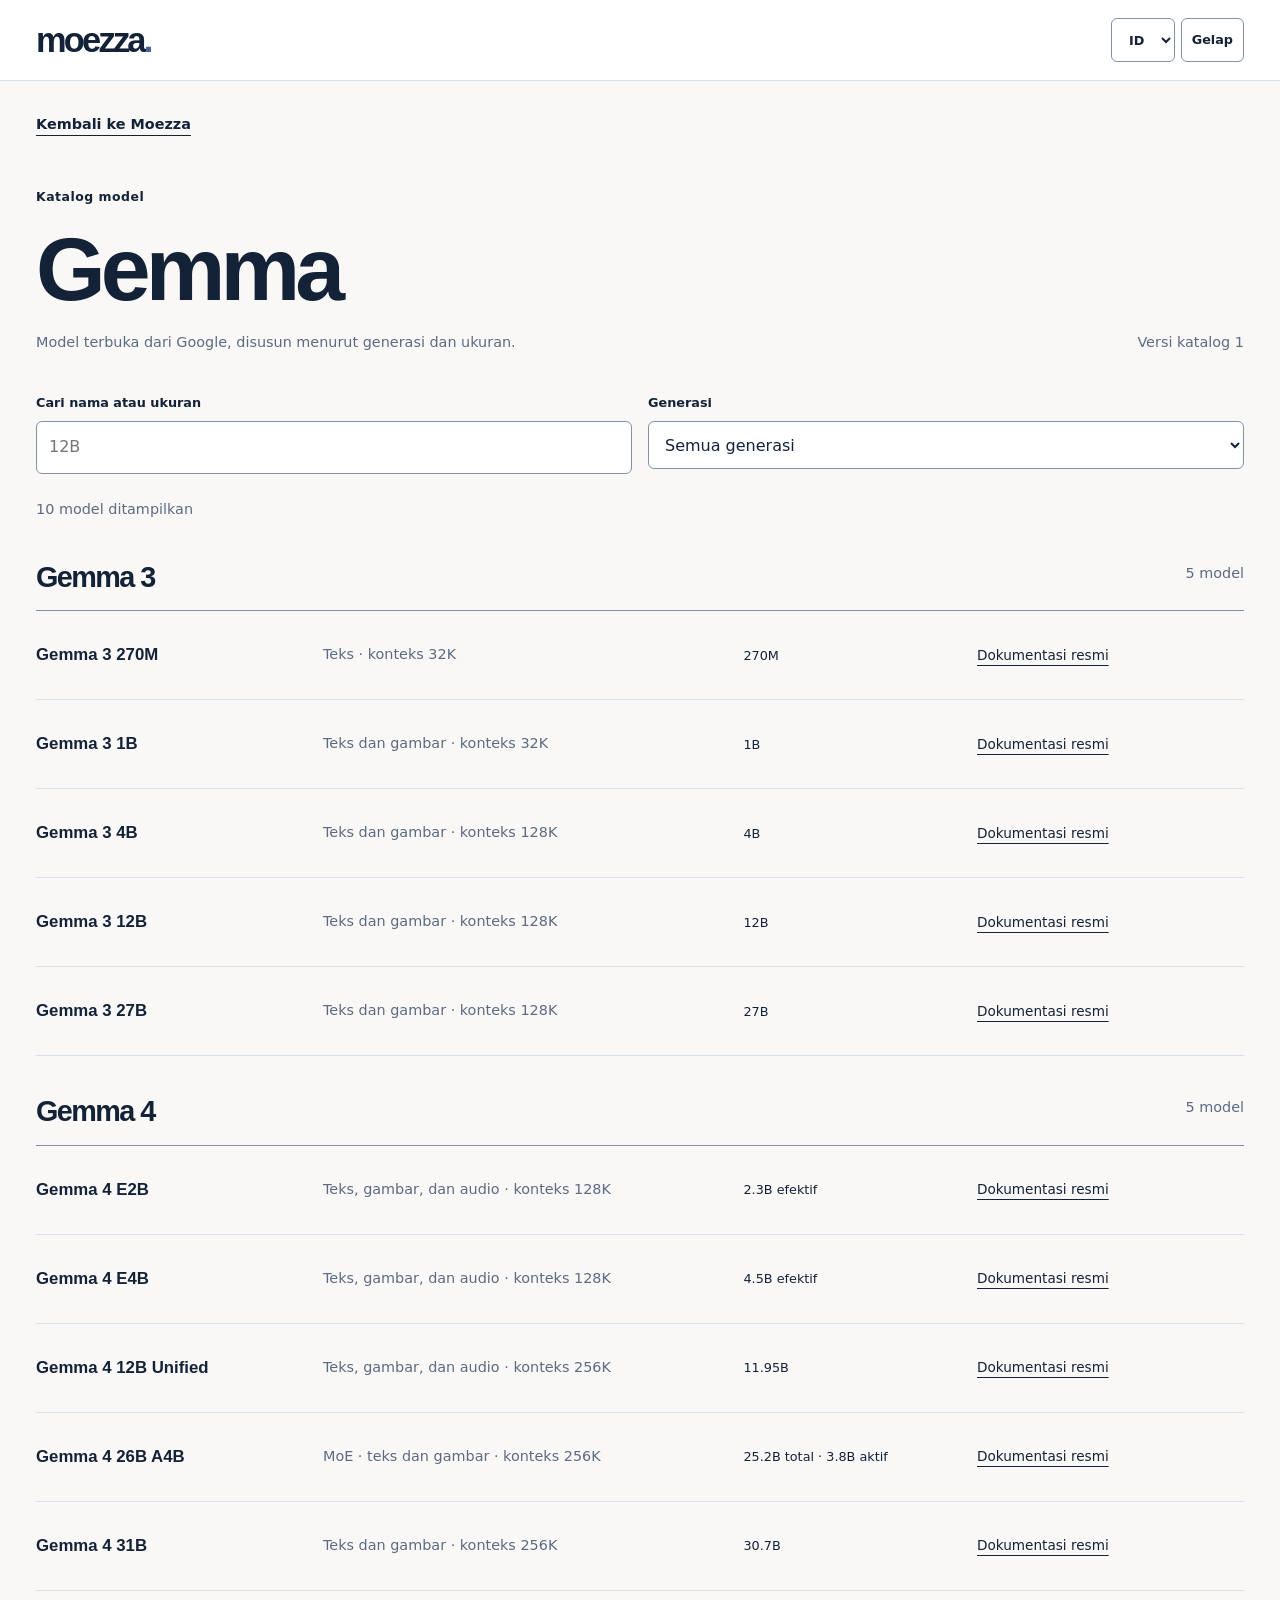
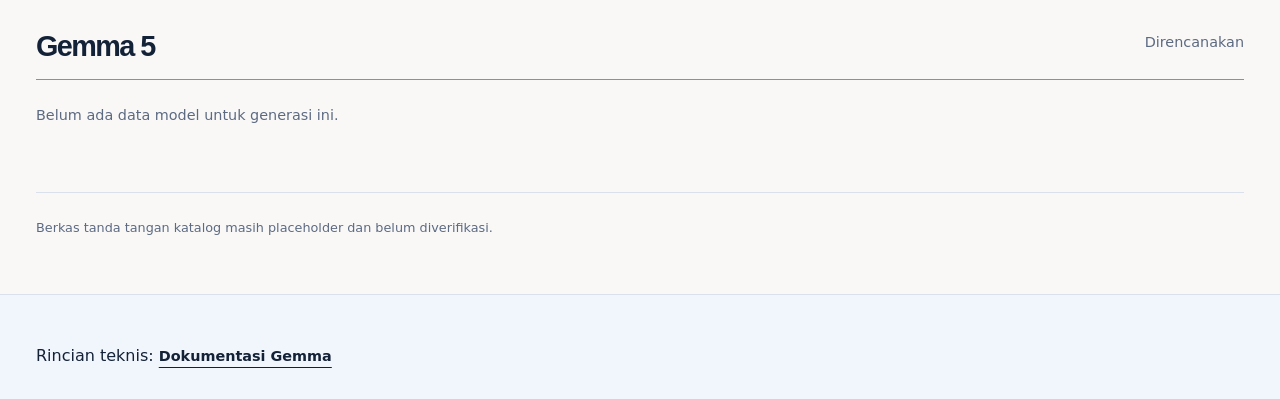
==== commit a6def9e3: "Add hiragana-only Japanese site language" ====
--- a/docs/models.html
+++ b/docs/models.html
@@ -14,10 +14,10 @@
 </head>
 <body>
   <a class="skip-link" href="#main" data-text="skip">Lewati ke konten</a>
-  <header class="site-header"><div class="container header-inner"><a class="wordmark" href="./index.html#technology">moezza<span>.</span></a><div class="preferences"><button type="button" class="control" data-language-toggle>EN</button><button type="button" class="control" data-theme-toggle>Gelap</button></div></div></header>
+  <header class="site-header"><div class="container header-inner"><a class="wordmark" href="./index.html#technology">moezza<span>.</span></a><div class="preferences"><select class="control language-select" data-language-select aria-label="Pilih bahasa"><option value="id">ID</option><option value="en">EN</option><option value="ja">JA</option></select><button type="button" class="control" data-theme-toggle>Gelap</button></div></div></header>
   <main class="container catalog-main" id="main" tabindex="-1">
     <a class="text-link" href="./index.html#technology" data-text="back">Kembali ke Moezza</a>
-    <div class="catalog-heading"><div><p class="eyebrow" data-text="catalog">Katalog model</p><h1>Gemma</h1><p data-text="intro">Model terbuka dari Google, disusun menurut generasi dan ukuran.</p></div><p id="catalog-version"></p></div>
+    <div class="catalog-heading"><div><p class="eyebrow" data-text="catalog">Katalog model</p><h1 data-text="modelName">Gemma</h1><p data-text="intro">Model terbuka dari Google, disusun menurut generasi dan ukuran.</p></div><p id="catalog-version"></p></div>
     <div class="catalog-controls"><div class="field"><label for="search" data-text="search">Cari nama atau ukuran</label><input id="search" type="search" autocomplete="off" placeholder="12B"></div><div class="field"><label for="generation-filter" data-text="generation">Generasi</label><select id="generation-filter"><option value="all" data-text="all">Semua generasi</option></select></div></div>
     <p id="catalog-status" role="status" aria-live="polite">Memuat data model…</p><div id="catalog"></div>
     <p class="catalog-notice" data-text="notice">Berkas tanda tangan katalog masih placeholder dan belum diverifikasi.</p>
--- a/docs/styles.css
+++ b/docs/styles.css
@@ -40,6 +40,8 @@
 .preferences { display: flex; gap: 6px; margin-left: auto; }
 .control { min-width: 44px; min-height: 44px; border: 1px solid var(--border); background: transparent; border-radius: 6px; padding: 7px 10px; font-size: .8rem; font-weight: 600; }
 .control:hover { background: var(--bubble); }
+.language-select { min-width: 64px; text-align: center; }
+:root[lang="ja"] { --heading: system-ui, "Yu Gothic UI", "Meiryo", sans-serif; --body: system-ui, "Yu Gothic UI", "Meiryo", sans-serif; }
 .menu-button { display: flex; align-items: center; gap: 8px; margin-left: auto; }
 .menu-button + .main-nav + .preferences { margin-left: 0; }
 .main-nav { display: none; position: absolute; top: 100%; left: 0; right: 0; padding: 12px 20px; background: var(--surface); border-bottom: 1px solid var(--border); }
@@ -219,7 +221,7 @@
   .header-inner { gap: 6px; }
   .wordmark { font-size: 1.65rem; }
   .menu-button { gap: 4px; padding-inline: 7px; }
-  .menu-button span { display: none; }
+  .menu-button span[aria-hidden="true"] { display: none; }
   .control { padding-inline: 8px; }
   .preferences { gap: 4px; }
   h1 { font-size: 2.75rem; }
